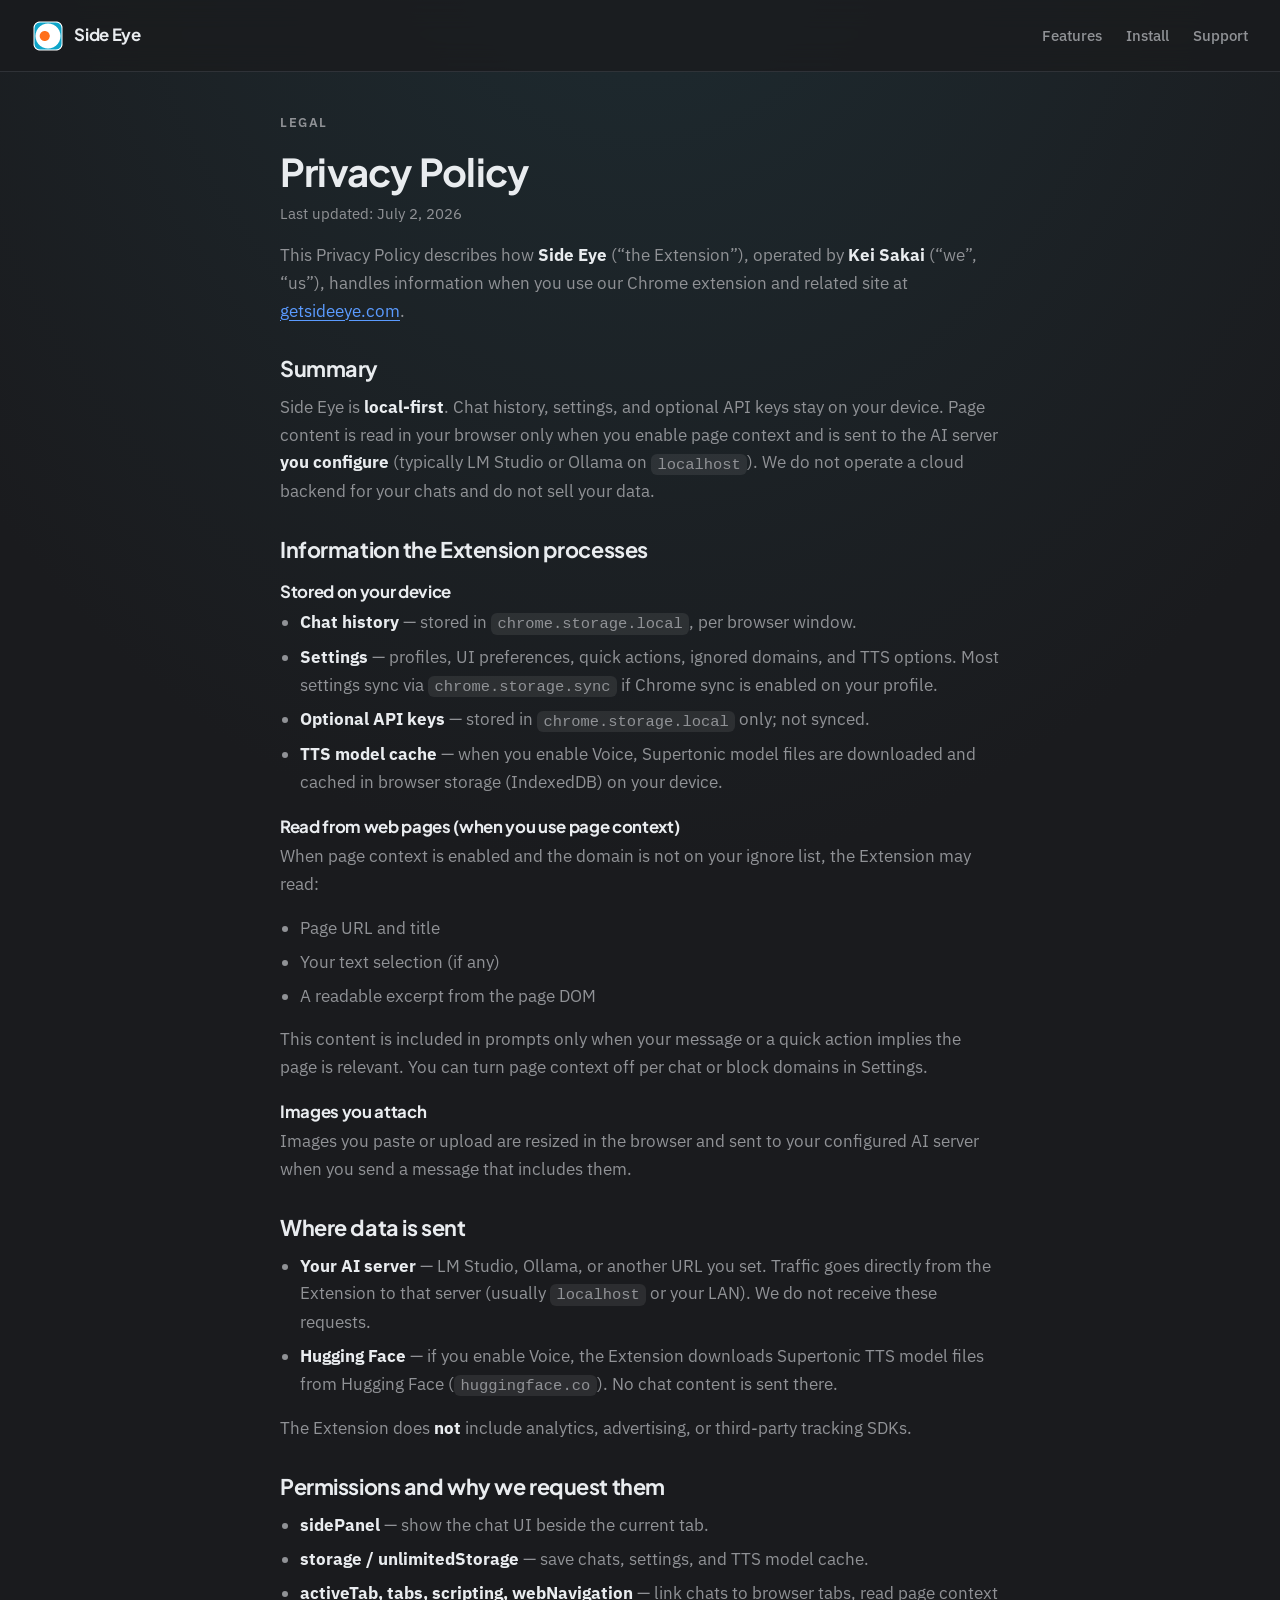
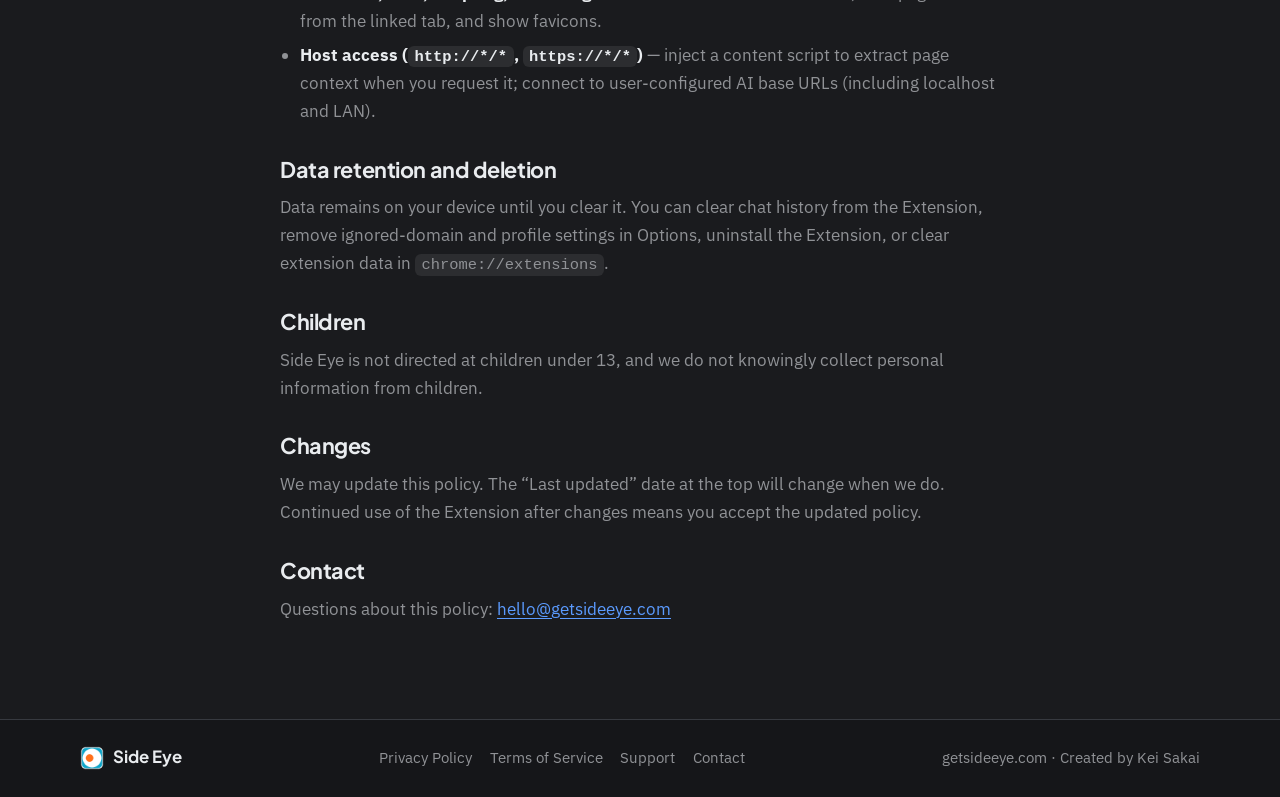
==== privacy-policy.html @ 6ca25aaa "Initial commit: Side Eye marketing site. Co-authored-by: Cursor <cursoragent@cursor.com>" ====
<!DOCTYPE html>
<html lang="en">
  <head>
    <meta charset="utf-8" />
    <meta name="viewport" content="width=device-width, initial-scale=1" />
    <title>Privacy Policy — Side Eye</title>
    <meta name="description" content="Privacy Policy for the Side Eye Chrome extension." />
    <link rel="canonical" href="https://getsideeye.com/privacy-policy.html" />
    <meta name="theme-color" content="#1a1b1e" />
    <link rel="icon" href="/assets/icon128.png" type="image/png" />
    <link rel="preconnect" href="https://fonts.googleapis.com" />
    <link rel="preconnect" href="https://fonts.gstatic.com" crossorigin />
    <link
      href="https://fonts.googleapis.com/css2?family=IBM+Plex+Sans:ital,wght@0,400;0,500;0,600;1,400&family=Plus+Jakarta+Sans:wght@600;700&display=swap"
      rel="stylesheet"
    />
    <link rel="stylesheet" href="/styles.css" />
  </head>
  <body>
    <a class="skip-link" href="#main">Skip to content</a>

    <header class="site-header">
      <a class="brand" href="/">
        <img class="brand__icon" src="/assets/icon128.png" width="32" height="32" alt="" />
        <span class="brand__name">Side Eye</span>
      </a>
      <nav class="site-nav" aria-label="Primary">
        <a href="/#features">Features</a>
        <a href="/#install">Install</a>
        <a href="/support.html">Support</a>
      </nav>
    </header>

    <main id="main" class="legal">
      <article class="legal__article">
        <p class="eyebrow">Legal</p>
        <h1>Privacy Policy</h1>
        <p class="legal__meta">Last updated: July 2, 2026</p>

        <p>
          This Privacy Policy describes how <strong>Side Eye</strong> (“the Extension”), operated by
          <strong>Kei Sakai</strong> (“we”, “us”), handles information when you use our Chrome extension and
          related site at <a href="https://getsideeye.com">getsideeye.com</a>.
        </p>

        <h2>Summary</h2>
        <p>
          Side Eye is <strong>local-first</strong>. Chat history, settings, and optional API keys stay on your
          device. Page content is read in your browser only when you enable page context and is sent to the AI
          server <strong>you configure</strong> (typically LM Studio or Ollama on <code>localhost</code>). We do
          not operate a cloud backend for your chats and do not sell your data.
        </p>

        <h2>Information the Extension processes</h2>
        <h3>Stored on your device</h3>
        <ul>
          <li><strong>Chat history</strong> — stored in <code>chrome.storage.local</code>, per browser window.</li>
          <li>
            <strong>Settings</strong> — profiles, UI preferences, quick actions, ignored domains, and TTS
            options. Most settings sync via <code>chrome.storage.sync</code> if Chrome sync is enabled on your
            profile.
          </li>
          <li>
            <strong>Optional API keys</strong> — stored in <code>chrome.storage.local</code> only; not synced.
          </li>
          <li>
            <strong>TTS model cache</strong> — when you enable Voice, Supertonic model files are downloaded and
            cached in browser storage (IndexedDB) on your device.
          </li>
        </ul>

        <h3>Read from web pages (when you use page context)</h3>
        <p>When page context is enabled and the domain is not on your ignore list, the Extension may read:</p>
        <ul>
          <li>Page URL and title</li>
          <li>Your text selection (if any)</li>
          <li>A readable excerpt from the page DOM</li>
        </ul>
        <p>
          This content is included in prompts only when your message or a quick action implies the page is
          relevant. You can turn page context off per chat or block domains in Settings.
        </p>

        <h3>Images you attach</h3>
        <p>
          Images you paste or upload are resized in the browser and sent to your configured AI server when you
          send a message that includes them.
        </p>

        <h2>Where data is sent</h2>
        <ul>
          <li>
            <strong>Your AI server</strong> — LM Studio, Ollama, or another URL you set. Traffic goes directly
            from the Extension to that server (usually <code>localhost</code> or your LAN). We do not receive
            these requests.
          </li>
          <li>
            <strong>Hugging Face</strong> — if you enable Voice, the Extension downloads Supertonic TTS model
            files from Hugging Face (<code>huggingface.co</code>). No chat content is sent there.
          </li>
        </ul>
        <p>
          The Extension does <strong>not</strong> include analytics, advertising, or third-party tracking
          SDKs.
        </p>

        <h2>Permissions and why we request them</h2>
        <ul>
          <li><strong>sidePanel</strong> — show the chat UI beside the current tab.</li>
          <li><strong>storage / unlimitedStorage</strong> — save chats, settings, and TTS model cache.</li>
          <li><strong>activeTab, tabs, scripting, webNavigation</strong> — link chats to browser tabs, read page context from the linked tab, and show favicons.</li>
          <li><strong>Host access (<code>http://*/*</code>, <code>https://*/*</code>)</strong> — inject a content script to extract page context when you request it; connect to user-configured AI base URLs (including localhost and LAN).</li>
        </ul>

        <h2>Data retention and deletion</h2>
        <p>
          Data remains on your device until you clear it. You can clear chat history from the Extension, remove
          ignored-domain and profile settings in Options, uninstall the Extension, or clear extension data in
          <code>chrome://extensions</code>.
        </p>

        <h2>Children</h2>
        <p>Side Eye is not directed at children under 13, and we do not knowingly collect personal information from children.</p>

        <h2>Changes</h2>
        <p>
          We may update this policy. The “Last updated” date at the top will change when we do. Continued use of
          the Extension after changes means you accept the updated policy.
        </p>

        <h2>Contact</h2>
        <p>
          Questions about this policy:
          <a href="mailto:hello@getsideeye.com">hello@getsideeye.com</a>
        </p>
      </article>
    </main>

    <footer class="site-footer">
      <div class="site-footer__inner">
        <p class="site-footer__brand">
          <img src="/assets/icon128.png" width="24" height="24" alt="" />
          Side Eye
        </p>
        <nav class="site-footer__links" aria-label="Legal and support">
          <a href="/privacy-policy.html">Privacy Policy</a>
          <a href="/terms.html">Terms of Service</a>
          <a href="/support.html">Support</a>
          <a href="mailto:hello@getsideeye.com">Contact</a>
        </nav>
        <p class="site-footer__meta">
          <a href="https://getsideeye.com">getsideeye.com</a>
          · Created by <a href="https://kunani.dev" rel="noopener noreferrer">Kei Sakai</a>
        </p>
      </div>
    </footer>
  </body>
</html>
---- styles.css ----
:root {
  color-scheme: dark;
  --bg: #1a1b1e;
  --surface: #25262b;
  --surface-raised: #2e3036;
  --border: #373a40;
  --text: #e9ecef;
  --muted: #909296;
  --accent: #5b9bff;
  --accent-hover: #4a8ae8;
  --accent-fg: #ffffff;
  --orb-cyan: #42dcff;
  --orb-orange: #ff9a38;
  --orb-amber: #ff6f1a;
  --orb-core: #ffb347;
  --ambient-star: rgba(255, 255, 255, 0.14);
  --success: #51cf66;
  --star: var(--ambient-star);
  --shadow: rgba(0, 0, 0, 0.45);
  --font-display: "Plus Jakarta Sans", system-ui, sans-serif;
  --font-body: "IBM Plex Sans", system-ui, sans-serif;
  --max-width: 1120px;
  --header-height: 72px;
}

*,
*::before,
*::after {
  box-sizing: border-box;
}

html {
  scroll-behavior: smooth;
}

@media (prefers-reduced-motion: reduce) {
  html {
    scroll-behavior: auto;
  }

  *,
  *::before,
  *::after {
    animation-duration: 0.01ms !important;
    animation-iteration-count: 1 !important;
    transition-duration: 0.01ms !important;
  }

  .ambient__glow--core {
    transform: translate(-50%, -50%);
  }
}

body {
  margin: 0;
  min-height: 100vh;
  background:
    radial-gradient(
      ellipse 130% 85% at 50% -8%,
      color-mix(in srgb, var(--orb-cyan) 9%, var(--bg)),
      var(--bg) 52%
    ),
    radial-gradient(
      ellipse 90% 70% at 78% 42%,
      color-mix(in srgb, var(--orb-cyan) 5%, transparent),
      transparent 58%
    ),
    radial-gradient(
      ellipse 75% 55% at 18% 88%,
      color-mix(in srgb, var(--orb-amber) 7%, var(--bg)),
      var(--bg) 50%
    ),
    radial-gradient(
      ellipse 50% 40% at 48% 44%,
      color-mix(in srgb, var(--orb-core) 8%, transparent),
      transparent 70%
    ),
    var(--bg);
  color: var(--text);
  font-family: var(--font-body);
  font-size: 1.05rem;
  line-height: 1.6;
  -webkit-font-smoothing: antialiased;
}

img {
  display: block;
  max-width: 100%;
}

a {
  color: var(--accent);
  text-decoration-thickness: 1px;
  text-underline-offset: 0.18em;
}

a:hover {
  color: #7db3ff;
}

code {
  font-family: ui-monospace, "Cascadia Code", "Segoe UI Mono", monospace;
  font-size: 0.92em;
  padding: 0.12em 0.42em;
  border-radius: 6px;
  background: rgba(255, 255, 255, 0.08);
}

.skip-link {
  position: absolute;
  left: 1rem;
  top: -3rem;
  z-index: 100;
  padding: 0.5rem 0.75rem;
  border-radius: 8px;
  background: var(--accent);
  color: var(--accent-fg);
  text-decoration: none;
}

.skip-link:focus {
  top: 1rem;
}

.ambient {
  position: fixed;
  inset: 0;
  pointer-events: none;
  overflow: hidden;
  z-index: 0;
}

.ambient__glow {
  position: absolute;
  border-radius: 50%;
  pointer-events: none;
}

.ambient__glow--cyan {
  width: min(52vw, 640px);
  height: min(52vw, 640px);
  top: -12%;
  right: -8%;
  background: radial-gradient(
    circle,
    color-mix(in srgb, var(--orb-cyan) 22%, transparent) 0%,
    color-mix(in srgb, var(--orb-cyan) 8%, transparent) 42%,
    transparent 72%
  );
  filter: blur(70px);
  opacity: 0.9;
}

.ambient__glow--amber {
  width: min(44vw, 520px);
  height: min(44vw, 520px);
  bottom: 4%;
  left: -12%;
  background: radial-gradient(
    circle,
    color-mix(in srgb, var(--orb-amber) 18%, transparent) 0%,
    color-mix(in srgb, var(--orb-orange) 8%, transparent) 45%,
    transparent 72%
  );
  filter: blur(75px);
  opacity: 0.85;
}

.ambient__glow--core {
  width: min(380px, 48vw);
  height: min(380px, 48vw);
  top: 44%;
  left: 46%;
  transform: translate(-50%, -50%);
  background: radial-gradient(
    circle,
    color-mix(in srgb, var(--orb-core) 20%, transparent) 0%,
    color-mix(in srgb, var(--orb-amber) 10%, transparent) 38%,
    transparent 72%
  );
  filter: blur(48px);
  opacity: 0.75;
  animation: orb-glow-idle 2.6s ease-in-out infinite;
  transform-origin: center;
}

.ambient__orbit {
  position: absolute;
  left: 46%;
  top: 48%;
  transform: translate(-50%, -50%);
  border-radius: 50%;
  pointer-events: none;
}

.ambient__orbit--a {
  width: min(420px, 55vw);
  height: min(175px, 22vw);
  transform: translate(-50%, -50%) rotate(-16deg);
  border: 1px solid color-mix(in srgb, var(--orb-orange) 28%, transparent);
  box-shadow: 0 0 40px color-mix(in srgb, var(--orb-amber) 10%, transparent);
  opacity: 0.58;
  animation: orb-orbit-a 8s linear infinite;
}

.ambient__orbit--b {
  width: min(180px, 24vw);
  height: min(400px, 50vw);
  transform: translate(-50%, -50%) rotate(28deg);
  border: 1px dashed color-mix(in srgb, var(--orb-cyan) 26%, transparent);
  opacity: 0.52;
  animation: orb-orbit-b 6.2s linear infinite;
}

.ambient__orbit--c {
  width: min(300px, 38vw);
  height: min(300px, 38vw);
  border: 1px solid color-mix(in srgb, var(--orb-core) 20%, transparent);
  opacity: 0.42;
  animation: orb-orbit-c 10s linear infinite;
}

@keyframes orb-orbit-a {
  from {
    transform: translate(-50%, -50%) rotate(-16deg);
  }

  to {
    transform: translate(-50%, -50%) rotate(344deg);
  }
}

@keyframes orb-orbit-b {
  from {
    transform: translate(-50%, -50%) rotate(28deg);
  }

  to {
    transform: translate(-50%, -50%) rotate(-332deg);
  }
}

@keyframes orb-orbit-c {
  from {
    transform: translate(-50%, -50%) rotate(0deg);
  }

  to {
    transform: translate(-50%, -50%) rotate(360deg);
  }
}

@keyframes orb-glow-idle {
  0%,
  100% {
    opacity: 0.55;
    transform: translate(-50%, -50%) scale(0.92);
  }

  50% {
    opacity: 0.82;
    transform: translate(-50%, -50%) scale(1.05);
  }
}

@keyframes orb-core-idle {
  0%,
  100% {
    transform: scale(0.94);
    opacity: 0.92;
  }

  50% {
    transform: scale(1.02);
    opacity: 1;
  }
}

@keyframes orb-shell-breathe {
  0%,
  100% {
    opacity: 0.72;
  }

  50% {
    opacity: 1;
  }
}

@keyframes orb-arc-idle {
  from {
    opacity: 0.35;
    stroke-width: 0.65;
  }

  to {
    opacity: 0.7;
    stroke-width: 0.9;
  }
}

.ambient__stars {
  position: absolute;
  inset: 0;
  background-image:
    radial-gradient(circle at 14% 16%, var(--ambient-star) 0, transparent 1.2px),
    radial-gradient(circle at 82% 12%, var(--ambient-star) 0, transparent 1px),
    radial-gradient(circle at 72% 78%, var(--ambient-star) 0, transparent 1.1px),
    radial-gradient(circle at 22% 84%, var(--ambient-star) 0, transparent 1px),
    radial-gradient(circle at 48% 8%, var(--ambient-star) 0, transparent 0.9px),
    radial-gradient(circle at 6% 52%, var(--ambient-star) 0, transparent 1px),
    radial-gradient(circle at 92% 44%, var(--ambient-star) 0, transparent 1.1px),
    radial-gradient(circle at 36% 62%, var(--ambient-star) 0, transparent 0.85px),
    radial-gradient(circle at 58% 88%, var(--ambient-star) 0, transparent 1px),
    radial-gradient(circle at 66% 28%, color-mix(in srgb, var(--orb-cyan) 35%, var(--ambient-star)) 0, transparent 1px),
    radial-gradient(circle at 12% 18%, var(--star) 0 1px, transparent 1.2px),
    radial-gradient(circle at 78% 12%, var(--star) 0 1px, transparent 1.2px),
    radial-gradient(circle at 44% 72%, var(--star) 0 1px, transparent 1.2px),
    radial-gradient(circle at 88% 64%, var(--star) 0 1px, transparent 1.2px),
    radial-gradient(circle at 24% 84%, var(--star) 0 1px, transparent 1.2px);
  opacity: 0.8;
}

.site-header {
  position: sticky;
  top: 0;
  z-index: 10;
  display: flex;
  align-items: center;
  justify-content: space-between;
  gap: 1rem;
  height: var(--header-height);
  padding: 0 clamp(1.25rem, 4vw, 2rem);
  border-bottom: 1px solid rgba(55, 58, 64, 0.75);
  background: rgba(26, 27, 30, 0.82);
  backdrop-filter: blur(14px);
}

.brand {
  display: inline-flex;
  align-items: center;
  gap: 0.65rem;
  color: var(--text);
  text-decoration: none;
  font-family: var(--font-display);
  font-weight: 700;
  letter-spacing: -0.02em;
}

.brand__icon {
  border-radius: 8px;
}

.site-nav {
  display: flex;
  align-items: center;
  gap: clamp(0.75rem, 2vw, 1.5rem);
}

.site-nav a {
  color: var(--muted);
  text-decoration: none;
  font-size: 0.95rem;
  font-weight: 500;
}

.site-nav a:hover,
.site-nav a:focus-visible {
  color: var(--text);
}

.site-nav__cta {
  padding: 0.55rem 0.95rem;
  border-radius: 999px;
  background: rgba(91, 155, 255, 0.14);
  color: #b8d4ff !important;
  border: 1px solid rgba(91, 155, 255, 0.35);
}

main {
  position: relative;
  z-index: 1;
}

.hero,
.section {
  width: min(var(--max-width), calc(100% - 2.5rem));
  margin-inline: auto;
}

.hero {
  display: grid;
  grid-template-columns: minmax(0, 0.82fr) minmax(0, 1.18fr);
  gap: clamp(1.5rem, 4vw, 3rem);
  align-items: center;
  padding: clamp(2.5rem, 6vw, 5rem) 0 4rem;
}

.eyebrow {
  margin: 0 0 0.75rem;
  color: var(--orb-cyan);
  font-size: 0.82rem;
  font-weight: 600;
  letter-spacing: 0.12em;
  text-transform: uppercase;
}

h1,
h2,
h3 {
  font-family: var(--font-display);
  letter-spacing: -0.02em;
  line-height: 1.15;
}

.hero h1 {
  margin: 0 0 0.85rem;
  font-size: clamp(1.45rem, 2.6vw, 2.05rem);
  font-weight: 700;
  line-height: 1.28;
  letter-spacing: -0.015em;
}

h1 {
  margin: 0 0 1rem;
  font-size: clamp(1.8rem, 4vw, 2.4rem);
  font-weight: 700;
}

h2 {
  margin: 0 0 0.75rem;
  font-size: clamp(1.8rem, 4vw, 2.6rem);
  font-weight: 700;
}

h3 {
  margin: 0 0 0.45rem;
  font-size: 1.15rem;
  font-weight: 700;
}

.hero__lede,
.section__intro p,
.install-card__lede {
  margin: 0;
  color: var(--muted);
  max-width: 42ch;
  font-size: 0.98rem;
  line-height: 1.55;
}

.hero__actions {
  display: flex;
  flex-wrap: wrap;
  gap: 0.75rem;
  margin: 1.75rem 0 2rem;
}

.btn {
  display: inline-flex;
  align-items: center;
  justify-content: center;
  min-height: 46px;
  padding: 0.7rem 1.2rem;
  border-radius: 12px;
  font-weight: 600;
  text-decoration: none;
  border: 1px solid transparent;
  transition: transform 160ms ease, background 160ms ease, border-color 160ms ease;
}

.btn:hover {
  transform: translateY(-1px);
}

.btn--primary {
  background: linear-gradient(135deg, var(--accent), #3d7fe0);
  color: var(--accent-fg);
  box-shadow: 0 12px 32px rgba(91, 155, 255, 0.22);
}

.btn--primary:hover {
  color: var(--accent-fg);
  background: linear-gradient(135deg, var(--accent-hover), #2f6fcc);
}

.btn--ghost {
  color: var(--text);
  border-color: var(--border);
  background: rgba(255, 255, 255, 0.03);
}

.btn--ghost:hover {
  color: var(--text);
  border-color: #4c5159;
  background: rgba(255, 255, 255, 0.06);
}

.hero__stats {
  display: flex;
  flex-wrap: wrap;
  gap: 0.75rem 1.25rem;
  margin: 0;
  padding: 0;
  list-style: none;
  color: var(--muted);
  font-size: 0.92rem;
}

.hero__stats strong {
  display: block;
  color: var(--text);
  font-weight: 600;
}

.hero__visual {
  display: flex;
  justify-content: flex-end;
  min-width: 0;
}

.chrome-mock {
  width: min(100%, 720px);
  border: 1px solid #3d4048;
  border-radius: 14px;
  overflow: hidden;
  background: #202124;
  box-shadow:
    0 28px 70px rgba(0, 0, 0, 0.55),
    0 0 0 1px rgba(255, 255, 255, 0.04) inset;
  animation: chrome-float 8s ease-in-out infinite;
}

@keyframes chrome-float {
  0%,
  100% {
    transform: translateY(0);
  }
  50% {
    transform: translateY(-6px);
  }
}

.chrome-mock__tabs {
  display: flex;
  align-items: flex-end;
  gap: 2px;
  padding: 8px 8px 0;
  background: #292b2f;
  border-bottom: 1px solid #3d4048;
}

.chrome-mock__tab {
  display: flex;
  align-items: center;
  gap: 8px;
  max-width: 180px;
  padding: 8px 12px;
  border-radius: 8px 8px 0 0;
  background: #35363a;
  color: #9aa0a6;
  font-size: 12px;
  line-height: 1.2;
  white-space: nowrap;
}

.chrome-mock__tab--active {
  background: #202124;
  color: #e8eaed;
}

.chrome-mock__tab-favicon {
  width: 16px;
  height: 16px;
  border-radius: 4px;
  flex-shrink: 0;
}

.chrome-mock__tab-favicon--muted {
  display: block;
  background: #5f6368;
}

.chrome-mock__tab-label {
  overflow: hidden;
  text-overflow: ellipsis;
}

.chrome-mock__toolbar {
  display: flex;
  align-items: center;
  gap: 10px;
  padding: 8px 10px;
  background: #202124;
  border-bottom: 1px solid #3d4048;
}

.chrome-mock__nav {
  display: flex;
  gap: 4px;
  flex-shrink: 0;
}

.chrome-mock__nav-btn {
  display: grid;
  place-items: center;
  width: 28px;
  height: 28px;
  border-radius: 50%;
  color: #9aa0a6;
  font-size: 16px;
  line-height: 1;
}

.chrome-mock__nav-btn--reload {
  font-size: 14px;
}

.chrome-mock__omnibox {
  display: flex;
  align-items: center;
  gap: 8px;
  flex: 1;
  min-width: 0;
  height: 34px;
  padding: 0 12px;
  border-radius: 17px;
  background: #35363a;
  color: #e8eaed;
  font-size: 13px;
}

.chrome-mock__lock {
  display: inline-flex;
  color: #81c995;
  flex-shrink: 0;
}

.chrome-mock__url {
  overflow: hidden;
  text-overflow: ellipsis;
  white-space: nowrap;
}

.chrome-mock__viewport {
  display: grid;
  grid-template-columns: minmax(0, 1fr) 300px;
  min-height: 420px;
  background: #202124;
}

.chrome-mock__page {
  min-width: 0;
  padding: 14px 16px 18px;
  background:
    radial-gradient(ellipse 90% 70% at 20% 0%, rgba(66, 220, 255, 0.08), transparent 55%),
    #1a1b1e;
  border-right: 1px solid #3d4048;
  overflow: hidden;
}

.chrome-mock__page-header {
  display: flex;
  align-items: center;
  justify-content: space-between;
  gap: 8px;
  margin-bottom: 18px;
  font-size: 10px;
  color: #909296;
}

.chrome-mock__page-brand {
  display: inline-flex;
  align-items: center;
  gap: 6px;
  color: #e9ecef;
  font-family: var(--font-display);
  font-weight: 700;
  font-size: 11px;
}

.chrome-mock__page-brand img {
  border-radius: 5px;
}

.chrome-mock__page-nav {
  overflow: hidden;
  text-overflow: ellipsis;
  white-space: nowrap;
}

.chrome-mock__page-hero {
  padding-top: 8px;
}

.chrome-mock__page-eyebrow {
  margin: 0 0 8px;
  color: #42dcff;
  font-size: 8px;
  font-weight: 600;
  letter-spacing: 0.1em;
  text-transform: uppercase;
}

.chrome-mock__page-title {
  margin: 0 0 8px;
  font-family: var(--font-display);
  font-size: clamp(14px, 2.2vw, 17px);
  font-weight: 700;
  line-height: 1.25;
  letter-spacing: -0.015em;
  color: #e9ecef;
}

.chrome-mock__page-lede {
  margin: 0 0 12px;
  max-width: 28ch;
  color: #909296;
  font-size: 10px;
  line-height: 1.45;
}

.chrome-mock__page-actions {
  display: flex;
  flex-wrap: wrap;
  gap: 6px;
}

.chrome-mock__page-btn {
  display: inline-flex;
  align-items: center;
  padding: 6px 10px;
  border-radius: 8px;
  border: 1px solid #373a40;
  background: rgba(255, 255, 255, 0.03);
  color: #e9ecef;
  font-size: 9px;
  font-weight: 600;
}

.chrome-mock__page-btn--primary {
  border-color: transparent;
  background: linear-gradient(135deg, #5b9bff, #3d7fe0);
  color: #fff;
}

/* Side Eye panel — mirrors extension sidepanel.css */
.se-panel {
  --se-bg: #1a1b1e;
  --se-surface: #25262b;
  --se-border: #373a40;
  --se-text: #e9ecef;
  --se-muted: #909296;
  --se-accent: #5b9bff;
  --se-accent-fg: #ffffff;
  --se-input-bg: #1a1b1e;
  --se-tab-active-bg: #1a1b1e;
  --se-context-on-border: rgba(81, 207, 102, 0.45);
  --se-orb-cyan: #42dcff;
  --se-orb-core: #ffb347;
  --se-orb-amber: #ff6f1a;
  --se-ambient-star: rgba(255, 255, 255, 0.14);
  --se-ui-font-size: 12px;
  --se-chat-font-size: 12px;
  --se-composer-input-height: 34px;
  min-width: 0;
  border-left: 1px solid #3d4048;
  background: var(--se-bg);
  font-family: system-ui, -apple-system, "Segoe UI", Roboto, sans-serif;
  font-size: var(--se-ui-font-size);
  color: var(--se-text);
}

.se-app {
  display: flex;
  flex-direction: column;
  height: 100%;
  min-height: 420px;
}

.se-header {
  display: flex;
  align-items: center;
  gap: 4px;
  padding: 6px 6px 3px;
  border-bottom: 1px solid var(--se-border);
  background: var(--se-surface);
}

.se-header-tabs {
  display: flex;
  align-items: center;
  flex: 1;
  min-width: 0;
  gap: 4px;
}

.se-tab-strip {
  flex: 1;
  min-width: 0;
  overflow: hidden;
}

.se-agent-tab {
  display: flex;
  align-items: center;
  gap: 5px;
  max-width: 100%;
  padding: 5px 7px;
  border: 1px solid var(--se-border);
  border-radius: 6px;
  background: var(--se-tab-active-bg);
  color: var(--se-text);
  white-space: nowrap;
}

.se-agent-tab-icon {
  flex-shrink: 0;
  width: 14px;
  height: 14px;
  border-radius: 3px;
  object-fit: contain;
}

.se-agent-tab-title {
  overflow: hidden;
  text-overflow: ellipsis;
  min-width: 0;
  font-size: 11px;
}

.se-agent-tab-close {
  flex-shrink: 0;
  color: var(--se-muted);
  font-size: 14px;
  line-height: 1;
}

.se-icon-btn {
  flex-shrink: 0;
  width: 24px;
  height: 24px;
  border: 1px solid var(--se-border);
  border-radius: 6px;
  background: var(--se-input-bg);
  color: var(--se-text);
  display: grid;
  place-items: center;
  font-size: 15px;
  line-height: 1;
}

.se-refresh-btn svg {
  width: 13px;
  height: 13px;
  opacity: 0.88;
}

.se-context-bar {
  display: flex;
  align-items: center;
  justify-content: space-between;
  gap: 6px;
  padding: 5px 8px;
  border-bottom: 1px solid var(--se-border);
  background: var(--se-surface);
}

.se-context-bar-left {
  display: flex;
  align-items: center;
  gap: 6px;
  min-width: 0;
  flex: 1;
}

.se-context-icon-btn {
  flex-shrink: 0;
  width: 24px;
  height: 24px;
  border: 1px solid var(--se-border);
  border-radius: 6px;
  overflow: hidden;
}

.se-context-icon-btn--on {
  border-color: var(--se-context-on-border);
}

.se-context-icon-btn svg {
  display: block;
  width: 100%;
  height: 100%;
}

.se-context-label {
  overflow: hidden;
  text-overflow: ellipsis;
  white-space: nowrap;
  color: var(--se-muted);
  font-size: 11px;
}

.se-quick-actions {
  display: flex;
  gap: 3px;
  flex-shrink: 0;
}

.se-quick-action-btn {
  padding: 3px 6px;
  border: 1px solid var(--se-border);
  border-radius: 6px;
  background: var(--se-input-bg);
  color: var(--se-text);
  font-size: 10px;
  line-height: 1.2;
  white-space: nowrap;
}

.se-messages-wrap {
  position: relative;
  flex: 1;
  min-height: 0;
  overflow: hidden;
}

.se-messages-wrap--empty {
  background:
    radial-gradient(ellipse 120% 90% at 50% 0%, color-mix(in srgb, var(--se-orb-cyan) 5%, var(--se-bg)), var(--se-bg) 58%),
    radial-gradient(ellipse 80% 60% at 50% 100%, color-mix(in srgb, var(--se-orb-amber) 4%, var(--se-bg)), var(--se-bg) 55%),
    var(--se-bg);
}

.se-messages-ambient {
  position: absolute;
  inset: 0;
  pointer-events: none;
  overflow: hidden;
}

.se-ambient-glow {
  position: absolute;
  left: 50%;
  top: 38%;
  transform: translate(-50%, -50%);
  border-radius: 50%;
  pointer-events: none;
}

.se-ambient-glow--core {
  width: 140px;
  height: 140px;
  background: radial-gradient(circle, color-mix(in srgb, var(--se-orb-core) 18%, transparent) 0%, color-mix(in srgb, var(--se-orb-amber) 8%, transparent) 38%, transparent 72%);
  filter: blur(14px);
  opacity: 0.85;
  animation: orb-glow-idle 2.6s ease-in-out infinite;
}

.se-ambient-glow--cyan {
  width: 200px;
  height: 110px;
  top: 34%;
  background: radial-gradient(ellipse, color-mix(in srgb, var(--se-orb-cyan) 10%, transparent) 0%, transparent 68%);
  filter: blur(16px);
  opacity: 0.7;
}

.se-ambient-orbit {
  position: absolute;
  left: 50%;
  top: 38%;
  transform: translate(-50%, -50%);
  border-radius: 50%;
  pointer-events: none;
  opacity: 0.55;
}

.se-ambient-orbit--a {
  width: 170px;
  height: 70px;
  transform: translate(-50%, -50%) rotate(-16deg);
  border: 1px solid color-mix(in srgb, #ff9a38 22%, transparent);
  animation: orb-orbit-a 8s linear infinite;
}

.se-ambient-orbit--b {
  width: 72px;
  height: 160px;
  transform: translate(-50%, -50%) rotate(28deg);
  border: 1px dashed color-mix(in srgb, var(--se-orb-cyan) 20%, transparent);
  animation: orb-orbit-b 6.2s linear infinite;
}

.se-ambient-orbit--c {
  width: 120px;
  height: 120px;
  border: 1px solid color-mix(in srgb, var(--se-orb-core) 14%, transparent);
  opacity: 0.4;
  animation: orb-orbit-c 10s linear infinite;
}

.se-ambient-stars {
  position: absolute;
  inset: 0;
  background-image:
    radial-gradient(circle at 14% 16%, var(--se-ambient-star) 0, transparent 1.2px),
    radial-gradient(circle at 82% 12%, var(--se-ambient-star) 0, transparent 1px),
    radial-gradient(circle at 72% 78%, var(--se-ambient-star) 0, transparent 1.1px),
    radial-gradient(circle at 22% 84%, var(--se-ambient-star) 0, transparent 1px);
  opacity: 0.75;
}

.se-messages {
  position: relative;
  z-index: 1;
  height: 100%;
  overflow: hidden;
  padding: 10px 8px;
  display: flex;
  flex-direction: column;
}

.se-empty-state {
  margin: auto;
  width: 100%;
  padding: 12px 6px 16px;
  display: flex;
  flex-direction: column;
  align-items: center;
  gap: 10px;
  text-align: center;
}

.se-empty-state-header {
  display: flex;
  align-items: center;
  gap: 8px;
  max-width: 100%;
}

.se-empty-state-favicon {
  width: 24px;
  height: 24px;
  border-radius: 5px;
  flex-shrink: 0;
  object-fit: contain;
}

.se-empty-state-header-text {
  min-width: 0;
  text-align: left;
}

.se-empty-state-title {
  font-size: 12px;
  font-weight: 600;
  line-height: 1.35;
  overflow: hidden;
  text-overflow: ellipsis;
  white-space: nowrap;
}

.se-empty-state-host {
  font-size: 10px;
  color: var(--se-muted);
}

.se-empty-state-divider {
  display: flex;
  align-items: center;
  gap: 10px;
  width: 100%;
  margin: 4px 0 0;
  color: var(--se-muted);
  font-size: 9px;
  font-weight: 600;
  letter-spacing: 0.04em;
  text-transform: uppercase;
}

.se-empty-state-divider::before,
.se-empty-state-divider::after {
  content: "";
  flex: 1;
  height: 1px;
  background: var(--se-border);
}

.se-empty-state-section {
  width: 100%;
}

.se-empty-state-section-label {
  margin: 0 0 6px;
  font-size: 9px;
  font-weight: 600;
  letter-spacing: 0.04em;
  text-transform: uppercase;
  color: var(--se-muted);
}

.se-suggestion-chips {
  display: flex;
  flex-wrap: wrap;
  justify-content: center;
  gap: 6px;
}

.se-suggestion-chip {
  display: inline-flex;
  flex-direction: column;
  align-items: flex-start;
  gap: 1px;
  max-width: 100%;
  padding: 6px 10px;
  border-radius: 999px;
  border: 1px solid color-mix(in srgb, var(--se-accent) 28%, var(--se-border));
  background: color-mix(in srgb, var(--se-accent) 8%, var(--se-input-bg));
  color: var(--se-text);
  font-size: 10px;
  line-height: 1.3;
  text-align: left;
}

.se-suggestion-chip--highlight {
  border-color: color-mix(in srgb, #3dd6ff 40%, var(--se-border));
  background: color-mix(in srgb, #3dd6ff 10%, var(--se-input-bg));
  border-radius: 10px;
}

.se-suggestion-chip-label {
  font-weight: 500;
}

.se-suggestion-chip-preview {
  font-size: 9px;
  color: var(--se-muted);
  max-width: 180px;
  overflow: hidden;
  text-overflow: ellipsis;
  white-space: nowrap;
}

.se-bottom-panel {
  flex-shrink: 0;
}

.se-profile-bar {
  display: flex;
  align-items: center;
  padding: 3px 8px 5px;
  border-top: 1px solid var(--se-border);
  background: color-mix(in srgb, var(--se-surface) 92%, var(--se-bg));
}

.se-profile-picker-btn {
  display: inline-flex;
  align-items: center;
  gap: 5px;
  max-width: 100%;
  padding: 2px 7px 2px 5px;
  border: 1px solid var(--se-border);
  border-radius: 999px;
  background: var(--se-input-bg);
  color: var(--se-muted);
  font-size: 10px;
  line-height: 1.2;
}

.se-profile-picker-dot {
  width: 6px;
  height: 6px;
  border-radius: 50%;
  flex-shrink: 0;
}

.se-profile-picker-dot--ollama {
  background: #51cf66;
  box-shadow: 0 0 5px color-mix(in srgb, #51cf66 45%, transparent);
}

.se-profile-picker-label {
  overflow: hidden;
  text-overflow: ellipsis;
  white-space: nowrap;
}

.se-profile-picker-chevron {
  font-size: 9px;
  opacity: 0.7;
}

.se-composer {
  padding: 8px;
  background: var(--se-surface);
}

.se-composer-row {
  display: flex;
  gap: 6px;
  align-items: flex-end;
}

.se-composer-icon-btn {
  width: var(--se-composer-input-height);
  height: var(--se-composer-input-height);
  border: 1px solid var(--se-border);
  border-radius: 7px;
  background: var(--se-input-bg);
  color: var(--se-muted);
  display: grid;
  place-items: center;
  flex-shrink: 0;
}

.se-composer-icon-btn svg {
  width: 15px;
  height: 15px;
}

.se-voice-btn {
  background: radial-gradient(circle at 50% 52%, #18202e 0%, var(--se-input-bg) 72%);
  border-color: color-mix(in srgb, #3dd6ff 22%, var(--se-border));
  color: #5ce8ff;
}

.se-jarvis-orb {
  width: 22px;
  height: 22px;
  overflow: visible;
}

.se-jarvis-orb .se-jarvis-orbit,
.se-jarvis-orb .se-jarvis-shell,
.se-jarvis-orb .se-jarvis-core,
.se-jarvis-orb .se-jarvis-core-glow,
.se-jarvis-orb .se-jarvis-arc {
  transform-box: fill-box;
  transform-origin: center;
}

.se-jarvis-orb .se-jarvis-orbit-a {
  animation: jarvis-orbit-spin-a 8s linear infinite;
}

.se-jarvis-orb .se-jarvis-orbit-b {
  animation: jarvis-orbit-spin-b 6.2s linear infinite;
}

.se-jarvis-orb .se-jarvis-orbit-c {
  animation: jarvis-orbit-spin-c 10s linear infinite;
}

.se-jarvis-orb .se-jarvis-shell {
  animation: orb-shell-breathe 3.2s ease-in-out infinite;
}

.se-jarvis-orb .se-jarvis-core {
  animation: orb-core-idle 2.6s ease-in-out infinite;
}

.se-jarvis-orb .se-jarvis-core-glow {
  animation: orb-core-glow-idle 2.6s ease-in-out infinite;
}

.se-jarvis-orb .se-jarvis-arc {
  opacity: 0.55;
  animation: orb-arc-idle 2.4s ease-in-out infinite alternate;
}

.se-jarvis-orb .se-jarvis-arc-b {
  animation-delay: 0.35s;
}

.se-jarvis-orb .se-jarvis-arc-c {
  animation-delay: 0.7s;
}

@keyframes orb-core-glow-idle {
  0%,
  100% {
    opacity: 0.32;
    transform: scale(0.92);
  }

  50% {
    opacity: 0.5;
    transform: scale(1.05);
  }
}

@keyframes jarvis-orbit-spin-a {
  from {
    transform: rotate(0deg);
  }

  to {
    transform: rotate(360deg);
  }
}

@keyframes jarvis-orbit-spin-b {
  from {
    transform: rotate(18deg);
  }

  to {
    transform: rotate(-342deg);
  }
}

@keyframes jarvis-orbit-spin-c {
  from {
    transform: rotate(-12deg);
  }

  to {
    transform: rotate(348deg);
  }
}

.se-prompt-input {
  flex: 1;
  min-width: 0;
  height: var(--se-composer-input-height);
  padding: 8px 10px;
  border: 1px solid var(--se-border);
  border-radius: 7px;
  background: var(--se-input-bg);
  color: var(--se-muted);
  font-size: 10px;
  line-height: 1.35;
  overflow: hidden;
  text-overflow: ellipsis;
  white-space: nowrap;
}

.se-send-btn {
  height: var(--se-composer-input-height);
  min-width: 58px;
  padding: 0 10px;
  border-radius: 7px;
  background: var(--se-accent);
  color: var(--se-accent-fg);
  font-size: 11px;
  font-weight: 600;
  display: inline-flex;
  align-items: center;
  justify-content: center;
  flex-shrink: 0;
}

.section {
  padding: 4.5rem 0;
}

.section__intro {
  max-width: 42rem;
  margin-bottom: 2rem;
}

.section__intro p {
  margin: 0;
  color: var(--muted);
}

.feature-grid {
  display: grid;
  grid-template-columns: repeat(3, minmax(0, 1fr));
  gap: 1rem;
}

.feature-card {
  position: relative;
  overflow: hidden;
  padding: 1.25rem 1.2rem 1.35rem;
  border-radius: 16px;
  border: 1px solid var(--border);
  background: color-mix(in srgb, var(--surface) 65%, transparent);
  backdrop-filter: blur(10px);
  box-shadow:
    inset 0 1px 0 rgba(255, 255, 255, 0.05),
    0 8px 24px rgba(0, 0, 0, 0.18);
}

.feature-card::before {
  content: "";
  position: absolute;
  inset: 0;
  border-radius: inherit;
  pointer-events: none;
  opacity: 1;
}

.feature-card > * {
  position: relative;
  z-index: 1;
}

.feature-card:nth-child(1) {
  border-color: color-mix(in srgb, var(--accent) 42%, var(--border));
}

.feature-card:nth-child(1)::before {
  background:
    radial-gradient(ellipse 90% 80% at 0% 0%, color-mix(in srgb, var(--accent) 28%, transparent), transparent 58%),
    radial-gradient(ellipse 60% 50% at 100% 100%, color-mix(in srgb, var(--accent) 8%, transparent), transparent 50%);
}

.feature-card:nth-child(2) {
  border-color: color-mix(in srgb, var(--orb-cyan) 40%, var(--border));
}

.feature-card:nth-child(2)::before {
  background:
    radial-gradient(ellipse 85% 75% at 100% 0%, color-mix(in srgb, var(--orb-cyan) 26%, transparent), transparent 55%),
    radial-gradient(ellipse 55% 45% at 0% 100%, color-mix(in srgb, #0ea5c9 12%, transparent), transparent 50%);
}

.feature-card:nth-child(3) {
  border-color: color-mix(in srgb, #a78bfa 38%, var(--border));
}

.feature-card:nth-child(3)::before {
  background:
    radial-gradient(ellipse 80% 70% at 50% 0%, color-mix(in srgb, #a78bfa 24%, transparent), transparent 58%),
    radial-gradient(ellipse 50% 40% at 0% 80%, color-mix(in srgb, #6366f1 10%, transparent), transparent 50%);
}

.feature-card:nth-child(4) {
  border-color: color-mix(in srgb, var(--orb-orange) 42%, var(--border));
}

.feature-card:nth-child(4)::before {
  background:
    radial-gradient(ellipse 90% 75% at 0% 100%, color-mix(in srgb, var(--orb-orange) 26%, transparent), transparent 55%),
    radial-gradient(ellipse 55% 50% at 100% 0%, color-mix(in srgb, var(--orb-amber) 12%, transparent), transparent 50%);
}

.feature-card:nth-child(5) {
  border-color: color-mix(in srgb, var(--orb-core) 45%, var(--border));
}

.feature-card:nth-child(5)::before {
  background:
    radial-gradient(ellipse 75% 65% at 20% 20%, color-mix(in srgb, var(--orb-core) 30%, transparent), transparent 52%),
    radial-gradient(ellipse 70% 60% at 90% 90%, color-mix(in srgb, var(--orb-cyan) 18%, transparent), transparent 55%);
}

.feature-card:nth-child(6) {
  border-color: color-mix(in srgb, var(--success) 35%, var(--border));
}

.feature-card:nth-child(6)::before {
  background:
    radial-gradient(ellipse 80% 70% at 100% 50%, color-mix(in srgb, var(--success) 20%, transparent), transparent 58%),
    radial-gradient(ellipse 50% 45% at 0% 0%, color-mix(in srgb, var(--accent) 10%, transparent), transparent 50%);
}

.feature-card h3 {
  color: var(--text);
}

.feature-card p {
  margin: 0;
  color: var(--muted);
  font-size: 0.96rem;
}

.section--split {
  display: grid;
  grid-template-columns: 0.9fr 1.1fr;
  gap: 2rem;
  align-items: start;
}

.steps {
  margin: 0;
  padding: 0;
  list-style: none;
  display: grid;
  gap: 1rem;
}

.step {
  display: grid;
  grid-template-columns: auto 1fr;
  gap: 1rem;
  padding: 1.1rem 1.15rem;
  border: 1px solid var(--border);
  border-radius: 16px;
  background: rgba(37, 38, 43, 0.55);
}

.step__index {
  display: grid;
  place-items: center;
  width: 2.2rem;
  height: 2.2rem;
  border-radius: 10px;
  background: rgba(91, 155, 255, 0.14);
  color: #b8d4ff;
  font-family: var(--font-display);
  font-weight: 700;
}

.step p {
  margin: 0;
  color: var(--muted);
  font-size: 0.96rem;
}

.privacy-card,
.install-card {
  padding: clamp(1.5rem, 4vw, 2.25rem);
  border: 1px solid var(--border);
  border-radius: 20px;
  background:
    linear-gradient(145deg, rgba(66, 220, 255, 0.06), transparent 42%),
    linear-gradient(320deg, rgba(255, 111, 26, 0.05), transparent 38%),
    var(--surface);
}

.privacy-list,
.install-steps {
  margin: 1.25rem 0 0;
  padding-left: 1.2rem;
  color: var(--muted);
}

.privacy-list li + li,
.install-steps li + li {
  margin-top: 0.55rem;
}

.install-card__actions {
  display: flex;
  flex-wrap: wrap;
  gap: 0.75rem;
  margin-top: 1.5rem;
}

.install-card__note {
  margin: 1rem 0 0;
  color: var(--muted);
  font-size: 0.9rem;
}

.site-footer {
  margin-top: 2rem;
  border-top: 1px solid var(--border);
  background: rgba(0, 0, 0, 0.18);
}

.site-footer__inner {
  width: min(var(--max-width), calc(100% - 2.5rem));
  margin-inline: auto;
  padding: 1.5rem 0 2rem;
  display: flex;
  flex-wrap: wrap;
  align-items: center;
  justify-content: space-between;
  gap: 0.75rem 1.5rem;
}

.site-footer__links {
  display: flex;
  flex-wrap: wrap;
  gap: 0.65rem 1.1rem;
  font-size: 0.92rem;
}

.site-footer__links a {
  color: var(--muted);
  text-decoration: none;
}

.site-footer__links a:hover,
.site-footer__links a[aria-current="page"] {
  color: var(--text);
}

.site-footer__brand {
  display: inline-flex;
  align-items: center;
  gap: 0.55rem;
  margin: 0;
  font-family: var(--font-display);
  font-weight: 700;
}

.site-footer__meta {
  margin: 0;
  color: var(--muted);
  font-size: 0.92rem;
}

.site-footer__meta a {
  color: var(--muted);
  text-decoration: none;
}

.site-footer__meta a:hover {
  color: var(--text);
}

.legal {
  width: min(720px, calc(100% - 2.5rem));
  margin-inline: auto;
  padding: 2.5rem 0 3rem;
}

.legal__article h1 {
  margin-bottom: 0.5rem;
}

.legal__meta {
  margin: 0 0 1.5rem;
  color: var(--muted);
  font-size: 0.92rem;
}

.legal__article h2 {
  margin-top: 2rem;
  font-size: 1.35rem;
}

.legal__article h3 {
  margin-top: 1.25rem;
  font-size: 1.05rem;
}

.legal__article p,
.legal__article li {
  color: var(--muted);
  line-height: 1.65;
}

.legal__article p {
  margin: 0 0 1rem;
}

.legal__article ul {
  margin: 0 0 1rem;
  padding-left: 1.25rem;
}

.legal__article li + li {
  margin-top: 0.4rem;
}

.legal__article strong {
  color: var(--text);
}

@media (max-width: 960px) {
  .hero,
  .section--split {
    grid-template-columns: 1fr;
  }

  .feature-grid {
    grid-template-columns: repeat(2, minmax(0, 1fr));
  }

  .hero__visual {
    order: -1;
    justify-content: center;
  }

  .chrome-mock {
    width: min(100%, 560px);
  }

  .chrome-mock__tab:not(.chrome-mock__tab--active) {
    display: none;
  }

  .chrome-mock__viewport {
    grid-template-columns: minmax(0, 0.72fr) 228px;
    min-height: 380px;
  }

  .chrome-mock__page-nav {
    display: none;
  }
}

@media (max-width: 640px) {
  .site-nav a:not(.site-nav__cta) {
    display: none;
  }

  .feature-grid {
    grid-template-columns: 1fr;
  }

  .hero__stats {
    flex-direction: column;
    gap: 0.5rem;
  }

  .chrome-mock__page {
    display: none;
  }

  .chrome-mock__viewport {
    grid-template-columns: 1fr;
  }

  .se-panel {
    border-left: none;
  }

  .se-quick-actions {
    display: none;
  }
}
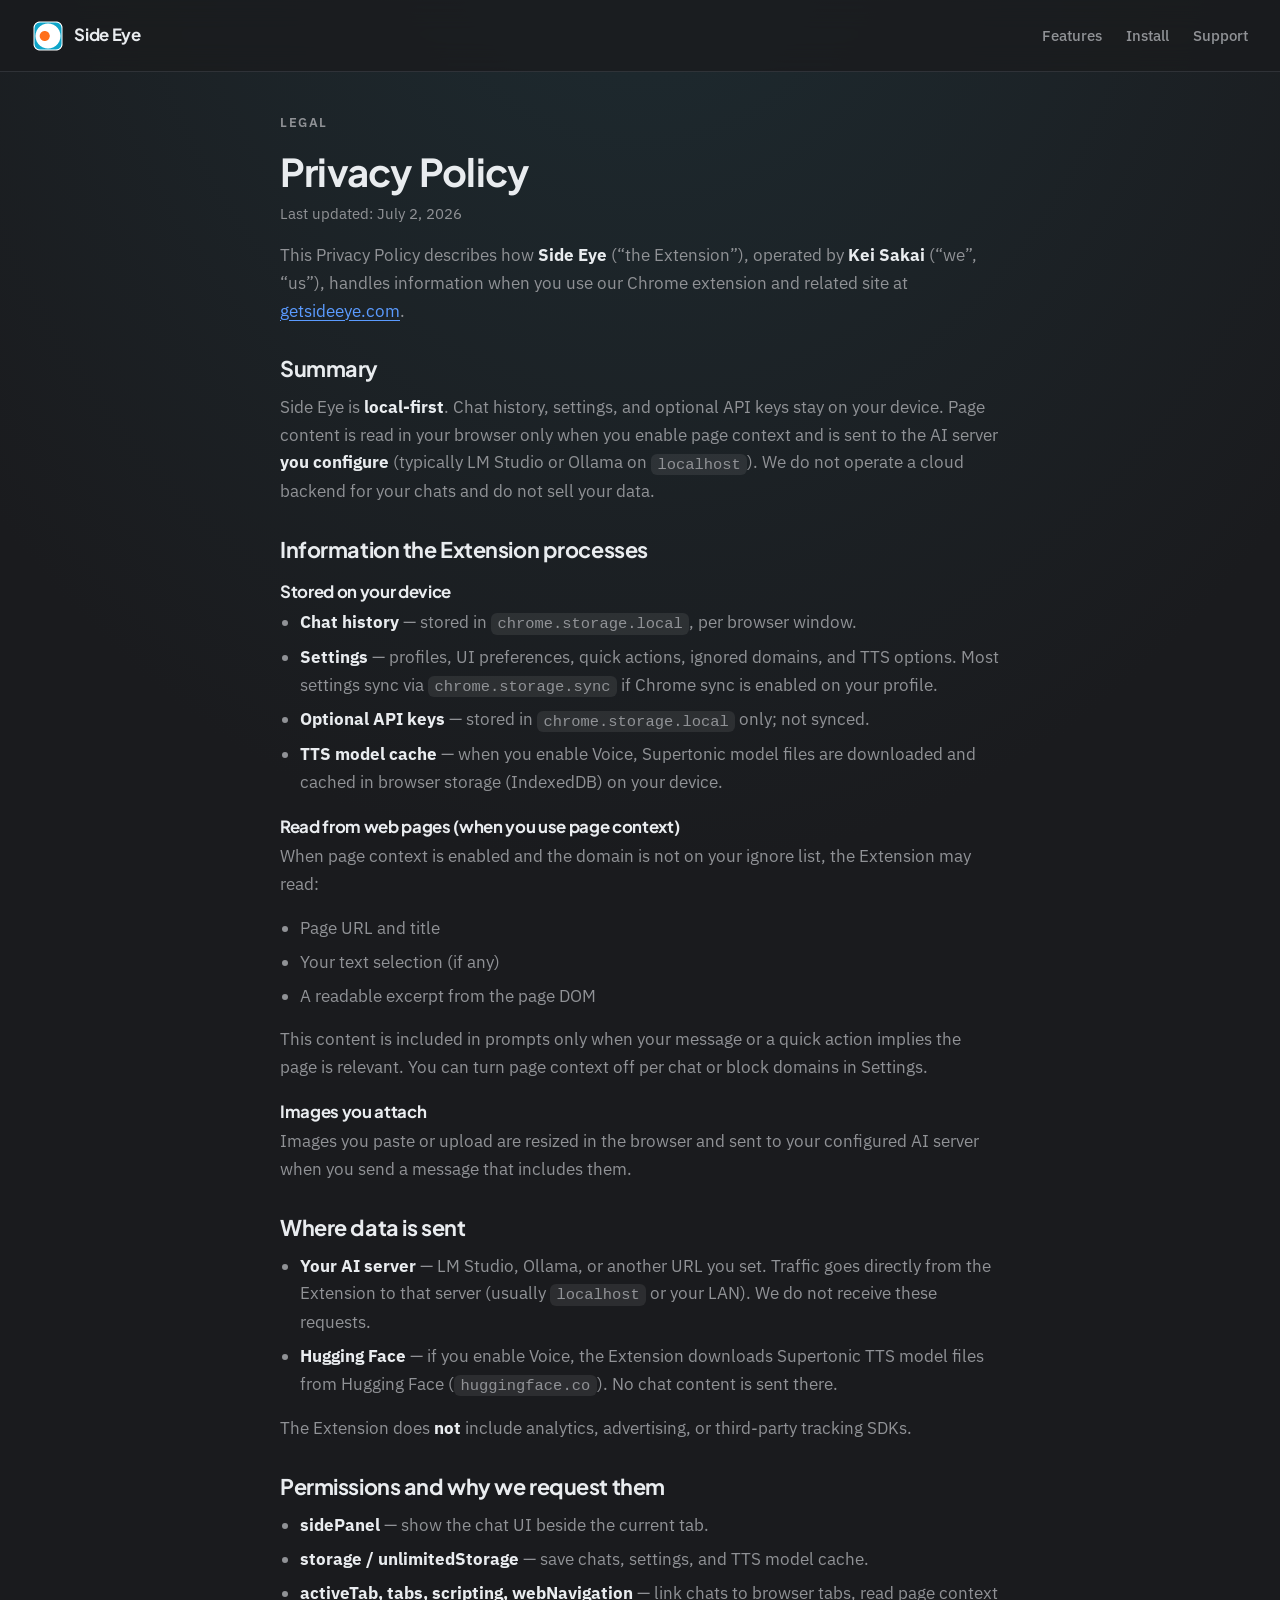
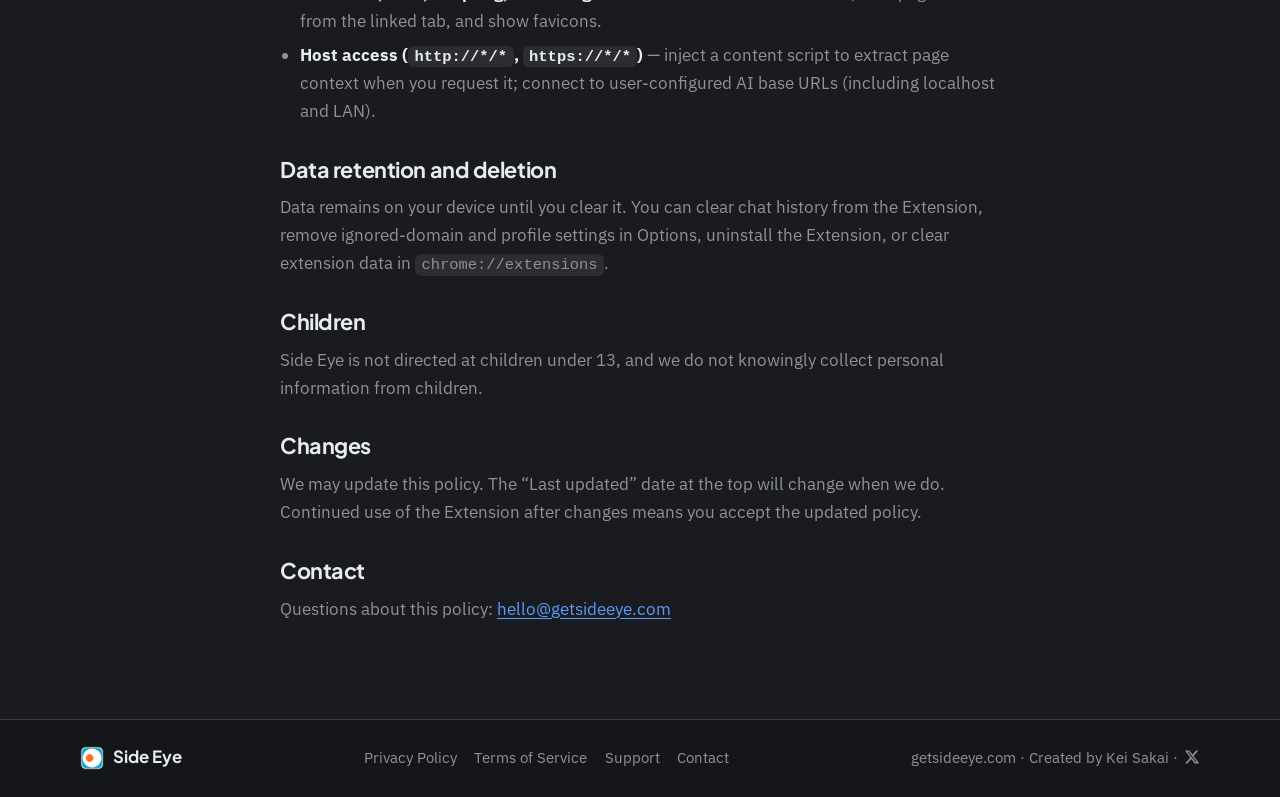
==== commit 1faf8107: "Refresh landing page with MCP features, split install panel, and footer updates. Co-authored-by: Cur" ====
--- a/privacy-policy.html
+++ b/privacy-policy.html
@@ -151,6 +151,11 @@
         <p class="site-footer__meta">
           <a href="https://getsideeye.com">getsideeye.com</a>
           · Created by <a href="https://kunani.dev" rel="noopener noreferrer">Kei Sakai</a>
+          · <a href="https://x.com/keisakaix" target="_blank" rel="noopener noreferrer" class="site-footer__x" aria-label="Kei Sakai on X">
+            <svg viewBox="0 0 24 24" width="16" height="16" aria-hidden="true">
+              <path fill="currentColor" d="M18.244 2.25h3.308l-7.227 8.26 8.502 11.24H16.17l-5.214-6.817L4.99 21.75H1.68l7.73-8.835L1.254 2.25H8.08l4.713 6.231zm-1.161 17.52h1.833L7.084 4.126H5.117z" />
+            </svg>
+          </a>
         </p>
       </div>
     </footer>
--- a/styles.css
+++ b/styles.css
@@ -496,6 +496,17 @@
   background: rgba(255, 255, 255, 0.06);
 }
 
+.btn--github {
+  background: linear-gradient(135deg, var(--success), #37b24d);
+  color: #ffffff;
+  box-shadow: 0 12px 32px rgba(81, 207, 102, 0.22);
+}
+
+.btn--github:hover {
+  color: #ffffff;
+  background: linear-gradient(135deg, #69db7c, #2f9e44);
+}
+
 .hero__stats {
   display: flex;
   flex-wrap: wrap;
@@ -1458,6 +1469,16 @@
     radial-gradient(ellipse 50% 45% at 0% 0%, color-mix(in srgb, var(--accent) 10%, transparent), transparent 50%);
 }
 
+.feature-card:nth-child(7) {
+  border-color: color-mix(in srgb, #2dd4bf 38%, var(--border));
+}
+
+.feature-card:nth-child(7)::before {
+  background:
+    radial-gradient(ellipse 80% 70% at 0% 50%, color-mix(in srgb, #2dd4bf 22%, transparent), transparent 58%),
+    radial-gradient(ellipse 60% 50% at 100% 0%, color-mix(in srgb, var(--accent) 14%, transparent), transparent 50%);
+}
+
 .feature-card h3 {
   color: var(--text);
 }
@@ -1513,13 +1534,126 @@
 
 .privacy-card,
 .install-card {
+  position: relative;
+  overflow: hidden;
   padding: clamp(1.5rem, 4vw, 2.25rem);
   border: 1px solid var(--border);
   border-radius: 20px;
+  background: color-mix(in srgb, var(--surface) 65%, transparent);
+  backdrop-filter: blur(10px);
+  box-shadow:
+    inset 0 1px 0 rgba(255, 255, 255, 0.05),
+    0 8px 24px rgba(0, 0, 0, 0.18);
+}
+
+.privacy-card::before,
+.install-card::before {
+  content: "";
+  position: absolute;
+  inset: 0;
+  border-radius: inherit;
+  pointer-events: none;
+  opacity: 1;
+}
+
+.privacy-card > *,
+.install-card > * {
+  position: relative;
+  z-index: 1;
+}
+
+.privacy-card {
+  border-color: color-mix(in srgb, var(--orb-cyan) 40%, var(--border));
+}
+
+.privacy-card::before {
   background:
-    linear-gradient(145deg, rgba(66, 220, 255, 0.06), transparent 42%),
-    linear-gradient(320deg, rgba(255, 111, 26, 0.05), transparent 38%),
-    var(--surface);
+    radial-gradient(ellipse 90% 80% at 0% 0%, color-mix(in srgb, var(--orb-cyan) 28%, transparent), transparent 58%),
+    radial-gradient(ellipse 60% 50% at 100% 100%, color-mix(in srgb, var(--success) 14%, transparent), transparent 50%);
+}
+
+.install-card {
+  border-color: color-mix(in srgb, var(--accent) 42%, var(--border));
+}
+
+.install-card::before {
+  background:
+    radial-gradient(ellipse 85% 75% at 100% 0%, color-mix(in srgb, var(--accent) 26%, transparent), transparent 55%),
+    radial-gradient(ellipse 55% 45% at 0% 100%, color-mix(in srgb, var(--orb-orange) 14%, transparent), transparent 50%);
+}
+
+.install-card .install-card__lede {
+  max-width: 62ch;
+}
+
+.install-grid {
+  display: grid;
+  grid-template-columns: repeat(2, minmax(0, 1fr));
+  gap: 1rem;
+  margin-top: 1.5rem;
+}
+
+.install-panel {
+  position: relative;
+  overflow: hidden;
+  padding: 1.25rem 1.2rem 1.35rem;
+  border-radius: 16px;
+  border: 1px solid var(--border);
+  background: color-mix(in srgb, var(--surface) 55%, transparent);
+  backdrop-filter: blur(10px);
+  box-shadow:
+    inset 0 1px 0 rgba(255, 255, 255, 0.04),
+    0 6px 18px rgba(0, 0, 0, 0.14);
+}
+
+.install-panel::before {
+  content: "";
+  position: absolute;
+  inset: 0;
+  border-radius: inherit;
+  pointer-events: none;
+  opacity: 1;
+}
+
+.install-panel > * {
+  position: relative;
+  z-index: 1;
+}
+
+.install-panel h3 {
+  margin: 0 0 0.5rem;
+  font-size: 1.05rem;
+}
+
+.install-panel p {
+  margin: 0;
+  color: var(--muted);
+  font-size: 0.96rem;
+  line-height: 1.55;
+}
+
+.install-panel .btn {
+  margin-top: 1.25rem;
+}
+
+.install-panel--github {
+  border-color: color-mix(in srgb, var(--text) 22%, var(--border));
+}
+
+.install-panel--github::before {
+  background:
+    radial-gradient(ellipse 85% 75% at 0% 0%, color-mix(in srgb, var(--text) 10%, transparent), transparent 58%),
+    radial-gradient(ellipse 55% 50% at 100% 100%, color-mix(in srgb, var(--muted) 8%, transparent), transparent 50%);
+}
+
+.install-panel--store {
+  border-color: color-mix(in srgb, var(--accent) 42%, var(--border));
+}
+
+.install-panel--store::before {
+  background:
+    radial-gradient(ellipse 85% 75% at 100% 0%, color-mix(in srgb, var(--accent) 24%, transparent), transparent 55%),
+    radial-gradient(ellipse 55% 45% at 0% 100%, color-mix(in srgb, var(--orb-orange) 12%, transparent), transparent 50%);
 }
 
 .privacy-list,
@@ -1605,6 +1739,24 @@
   color: var(--text);
 }
 
+.site-footer__x {
+  display: inline-flex;
+  align-items: center;
+  justify-content: center;
+  vertical-align: middle;
+  transform: translateY(-0.14em);
+  margin-inline-start: 0.1rem;
+  color: var(--muted);
+}
+
+.site-footer__x:hover {
+  color: var(--text);
+}
+
+.site-footer__x svg {
+  display: block;
+}
+
 .legal {
   width: min(720px, calc(100% - 2.5rem));
   margin-inline: auto;
@@ -1664,6 +1816,10 @@
     grid-template-columns: repeat(2, minmax(0, 1fr));
   }
 
+  .install-grid {
+    grid-template-columns: 1fr;
+  }
+
   .hero__visual {
     order: -1;
     justify-content: center;
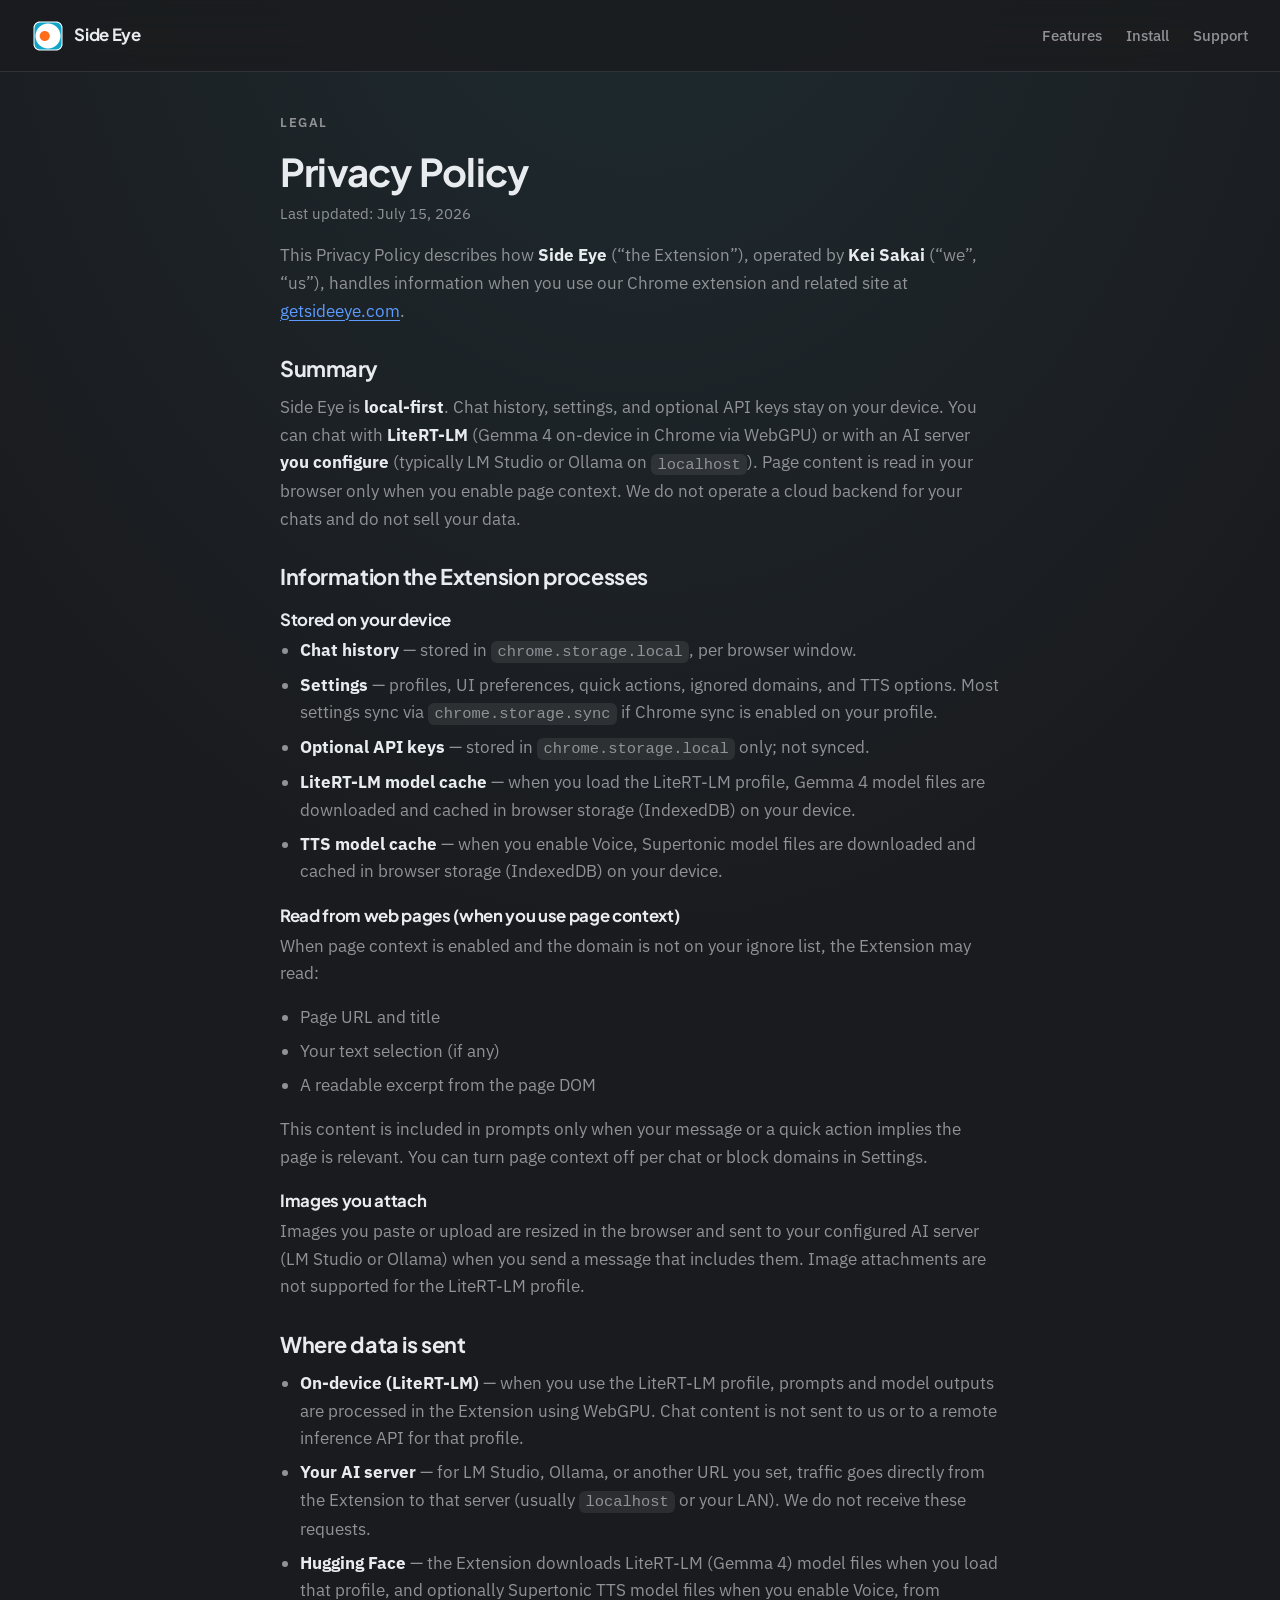
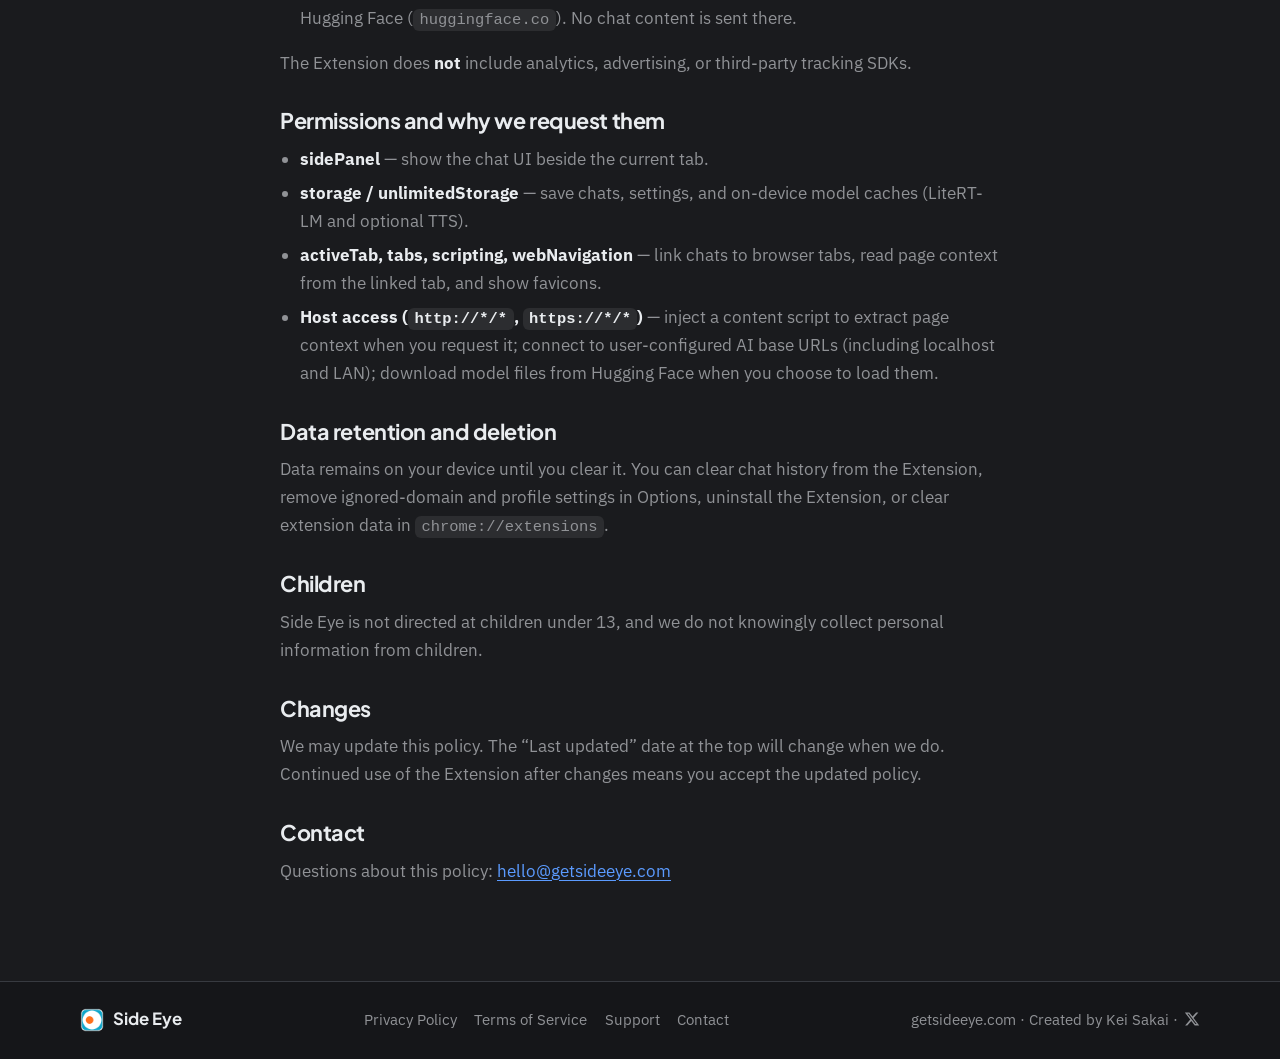
==== commit 18afee2b: "Highlight LiteRT-LM on-device chat and point Add to Chrome at the store listing. Co-authored-by: Cur" ====
--- a/privacy-policy.html
+++ b/privacy-policy.html
@@ -35,7 +35,7 @@
       <article class="legal__article">
         <p class="eyebrow">Legal</p>
         <h1>Privacy Policy</h1>
-        <p class="legal__meta">Last updated: July 2, 2026</p>
+        <p class="legal__meta">Last updated: July 15, 2026</p>
 
         <p>
           This Privacy Policy describes how <strong>Side Eye</strong> (“the Extension”), operated by
@@ -46,9 +46,10 @@
         <h2>Summary</h2>
         <p>
           Side Eye is <strong>local-first</strong>. Chat history, settings, and optional API keys stay on your
-          device. Page content is read in your browser only when you enable page context and is sent to the AI
-          server <strong>you configure</strong> (typically LM Studio or Ollama on <code>localhost</code>). We do
-          not operate a cloud backend for your chats and do not sell your data.
+          device. You can chat with <strong>LiteRT-LM</strong> (Gemma 4 on-device in Chrome via WebGPU) or with an
+          AI server <strong>you configure</strong> (typically LM Studio or Ollama on <code>localhost</code>).
+          Page content is read in your browser only when you enable page context. We do not operate a cloud
+          backend for your chats and do not sell your data.
         </p>
 
         <h2>Information the Extension processes</h2>
@@ -62,6 +63,10 @@
           </li>
           <li>
             <strong>Optional API keys</strong> — stored in <code>chrome.storage.local</code> only; not synced.
+          </li>
+          <li>
+            <strong>LiteRT-LM model cache</strong> — when you load the LiteRT-LM profile, Gemma 4 model files are
+            downloaded and cached in browser storage (IndexedDB) on your device.
           </li>
           <li>
             <strong>TTS model cache</strong> — when you enable Voice, Supertonic model files are downloaded and
@@ -83,20 +88,27 @@
 
         <h3>Images you attach</h3>
         <p>
-          Images you paste or upload are resized in the browser and sent to your configured AI server when you
-          send a message that includes them.
+          Images you paste or upload are resized in the browser and sent to your configured AI server (LM Studio
+          or Ollama) when you send a message that includes them. Image attachments are not supported for the
+          LiteRT-LM profile.
         </p>
 
         <h2>Where data is sent</h2>
         <ul>
           <li>
-            <strong>Your AI server</strong> — LM Studio, Ollama, or another URL you set. Traffic goes directly
-            from the Extension to that server (usually <code>localhost</code> or your LAN). We do not receive
-            these requests.
+            <strong>On-device (LiteRT-LM)</strong> — when you use the LiteRT-LM profile, prompts and model
+            outputs are processed in the Extension using WebGPU. Chat content is not sent to us or to a remote
+            inference API for that profile.
           </li>
           <li>
-            <strong>Hugging Face</strong> — if you enable Voice, the Extension downloads Supertonic TTS model
-            files from Hugging Face (<code>huggingface.co</code>). No chat content is sent there.
+            <strong>Your AI server</strong> — for LM Studio, Ollama, or another URL you set, traffic goes
+            directly from the Extension to that server (usually <code>localhost</code> or your LAN). We do not
+            receive these requests.
+          </li>
+          <li>
+            <strong>Hugging Face</strong> — the Extension downloads LiteRT-LM (Gemma 4) model files when you
+            load that profile, and optionally Supertonic TTS model files when you enable Voice, from Hugging Face
+            (<code>huggingface.co</code>). No chat content is sent there.
           </li>
         </ul>
         <p>
@@ -107,9 +119,12 @@
         <h2>Permissions and why we request them</h2>
         <ul>
           <li><strong>sidePanel</strong> — show the chat UI beside the current tab.</li>
-          <li><strong>storage / unlimitedStorage</strong> — save chats, settings, and TTS model cache.</li>
+          <li>
+            <strong>storage / unlimitedStorage</strong> — save chats, settings, and on-device model caches
+            (LiteRT-LM and optional TTS).
+          </li>
           <li><strong>activeTab, tabs, scripting, webNavigation</strong> — link chats to browser tabs, read page context from the linked tab, and show favicons.</li>
-          <li><strong>Host access (<code>http://*/*</code>, <code>https://*/*</code>)</strong> — inject a content script to extract page context when you request it; connect to user-configured AI base URLs (including localhost and LAN).</li>
+          <li><strong>Host access (<code>http://*/*</code>, <code>https://*/*</code>)</strong> — inject a content script to extract page context when you request it; connect to user-configured AI base URLs (including localhost and LAN); download model files from Hugging Face when you choose to load them.</li>
         </ul>
 
         <h2>Data retention and deletion</h2>
--- a/styles.css
+++ b/styles.css
@@ -1186,6 +1186,11 @@
   flex-shrink: 0;
 }
 
+.se-profile-picker-dot--litertlm {
+  background: #34a853;
+  box-shadow: 0 0 5px color-mix(in srgb, #34a853 45%, transparent);
+}
+
 .se-profile-picker-dot--ollama {
   background: #51cf66;
   box-shadow: 0 0 5px color-mix(in srgb, #51cf66 45%, transparent);
@@ -1479,6 +1484,16 @@
     radial-gradient(ellipse 60% 50% at 100% 0%, color-mix(in srgb, var(--accent) 14%, transparent), transparent 50%);
 }
 
+.feature-card:nth-child(8) {
+  border-color: color-mix(in srgb, #81c995 40%, var(--border));
+}
+
+.feature-card:nth-child(8)::before {
+  background:
+    radial-gradient(ellipse 75% 65% at 85% 15%, color-mix(in srgb, #34a853 22%, transparent), transparent 55%),
+    radial-gradient(ellipse 60% 50% at 10% 90%, color-mix(in srgb, var(--accent) 12%, transparent), transparent 50%);
+}
+
 .feature-card h3 {
   color: var(--text);
 }
@@ -1594,9 +1609,12 @@
 }
 
 .install-panel {
+  display: flex;
+  flex-direction: column;
   position: relative;
   overflow: hidden;
-  padding: 1.25rem 1.2rem 1.35rem;
+  min-height: 100%;
+  padding: 1.25rem;
   border-radius: 16px;
   border: 1px solid var(--border);
   background: color-mix(in srgb, var(--surface) 55%, transparent);
@@ -1615,9 +1633,20 @@
   opacity: 1;
 }
 
-.install-panel > * {
+.install-panel__body,
+.install-panel__actions {
   position: relative;
   z-index: 1;
+}
+
+.install-panel__body {
+  flex: 1 1 auto;
+}
+
+.install-panel__actions {
+  flex: 0 0 auto;
+  margin-top: auto;
+  padding-top: 1.5rem;
 }
 
 .install-panel h3 {
@@ -1632,8 +1661,11 @@
   line-height: 1.55;
 }
 
-.install-panel .btn {
-  margin-top: 1.25rem;
+.install-panel .install-steps {
+  margin: 1rem 0 0;
+  padding-left: 1.2rem;
+  font-size: 0.96rem;
+  line-height: 1.55;
 }
 
 .install-panel--github {
